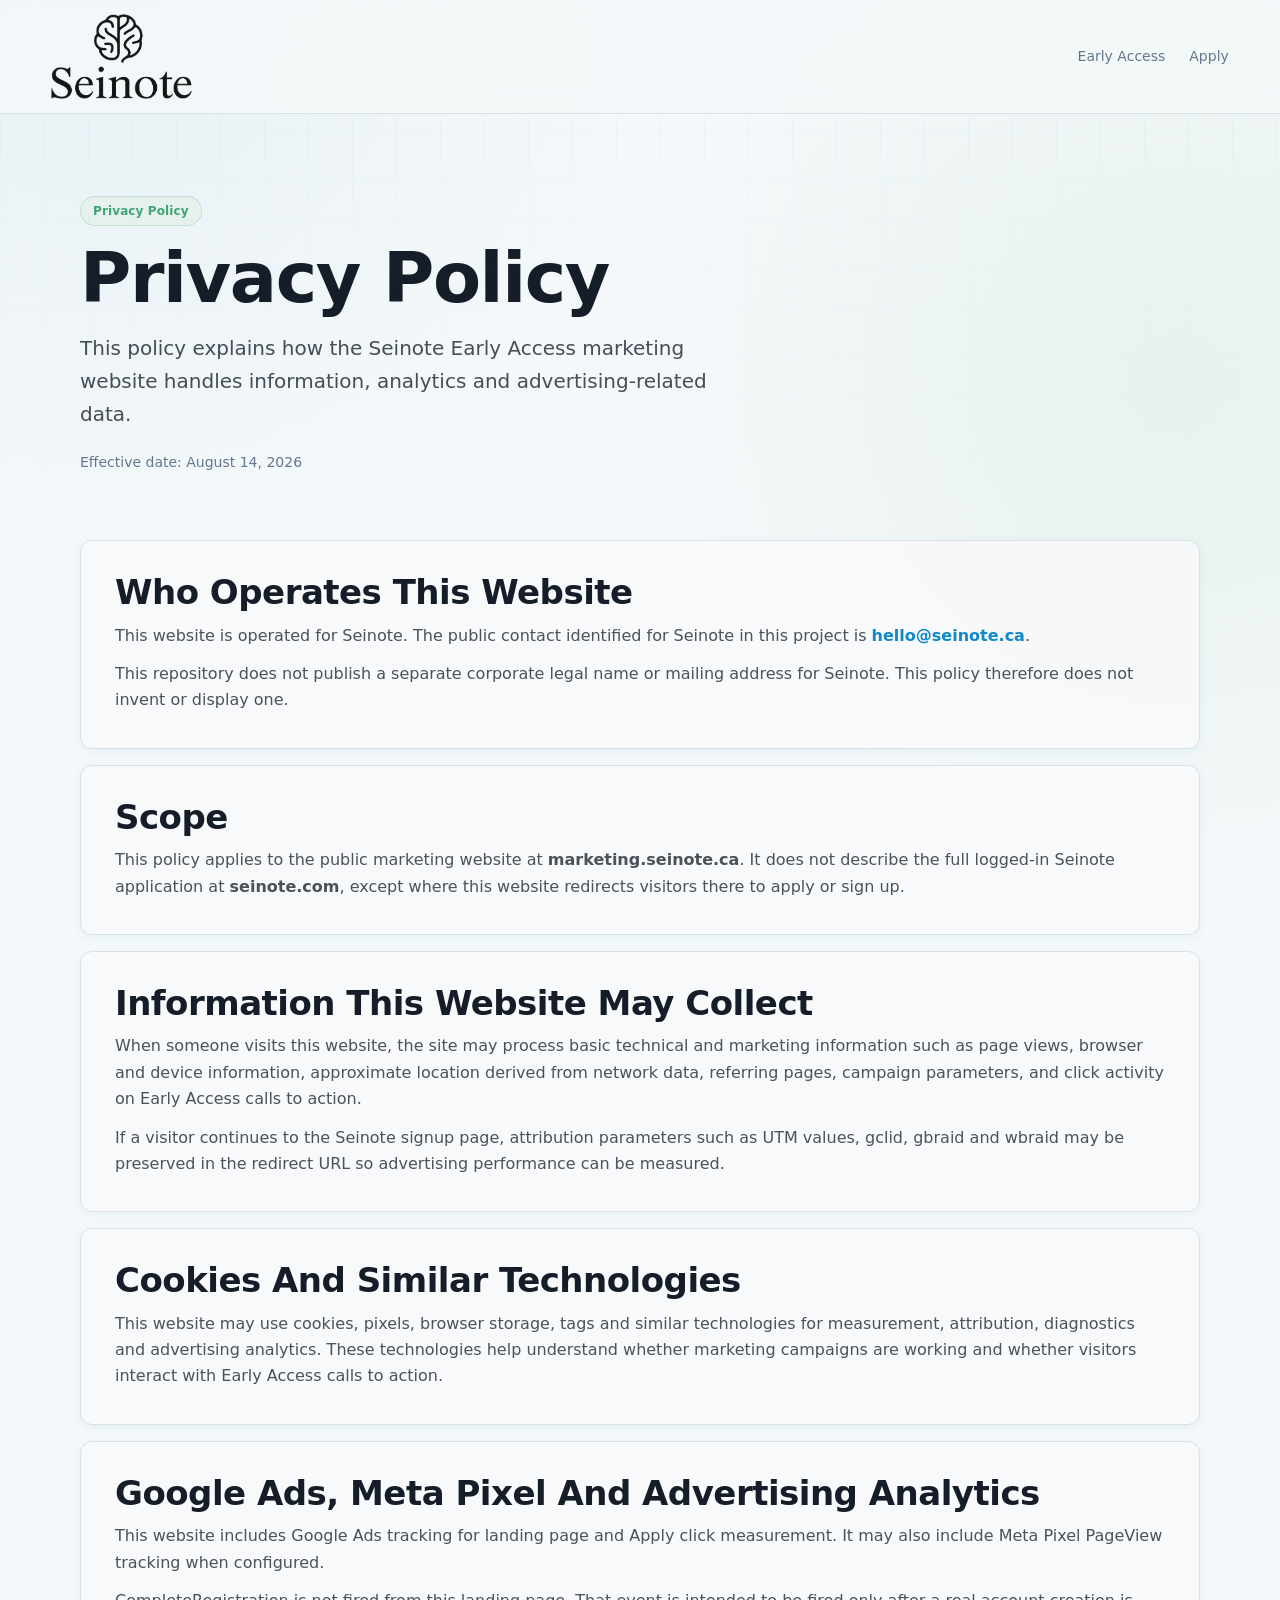
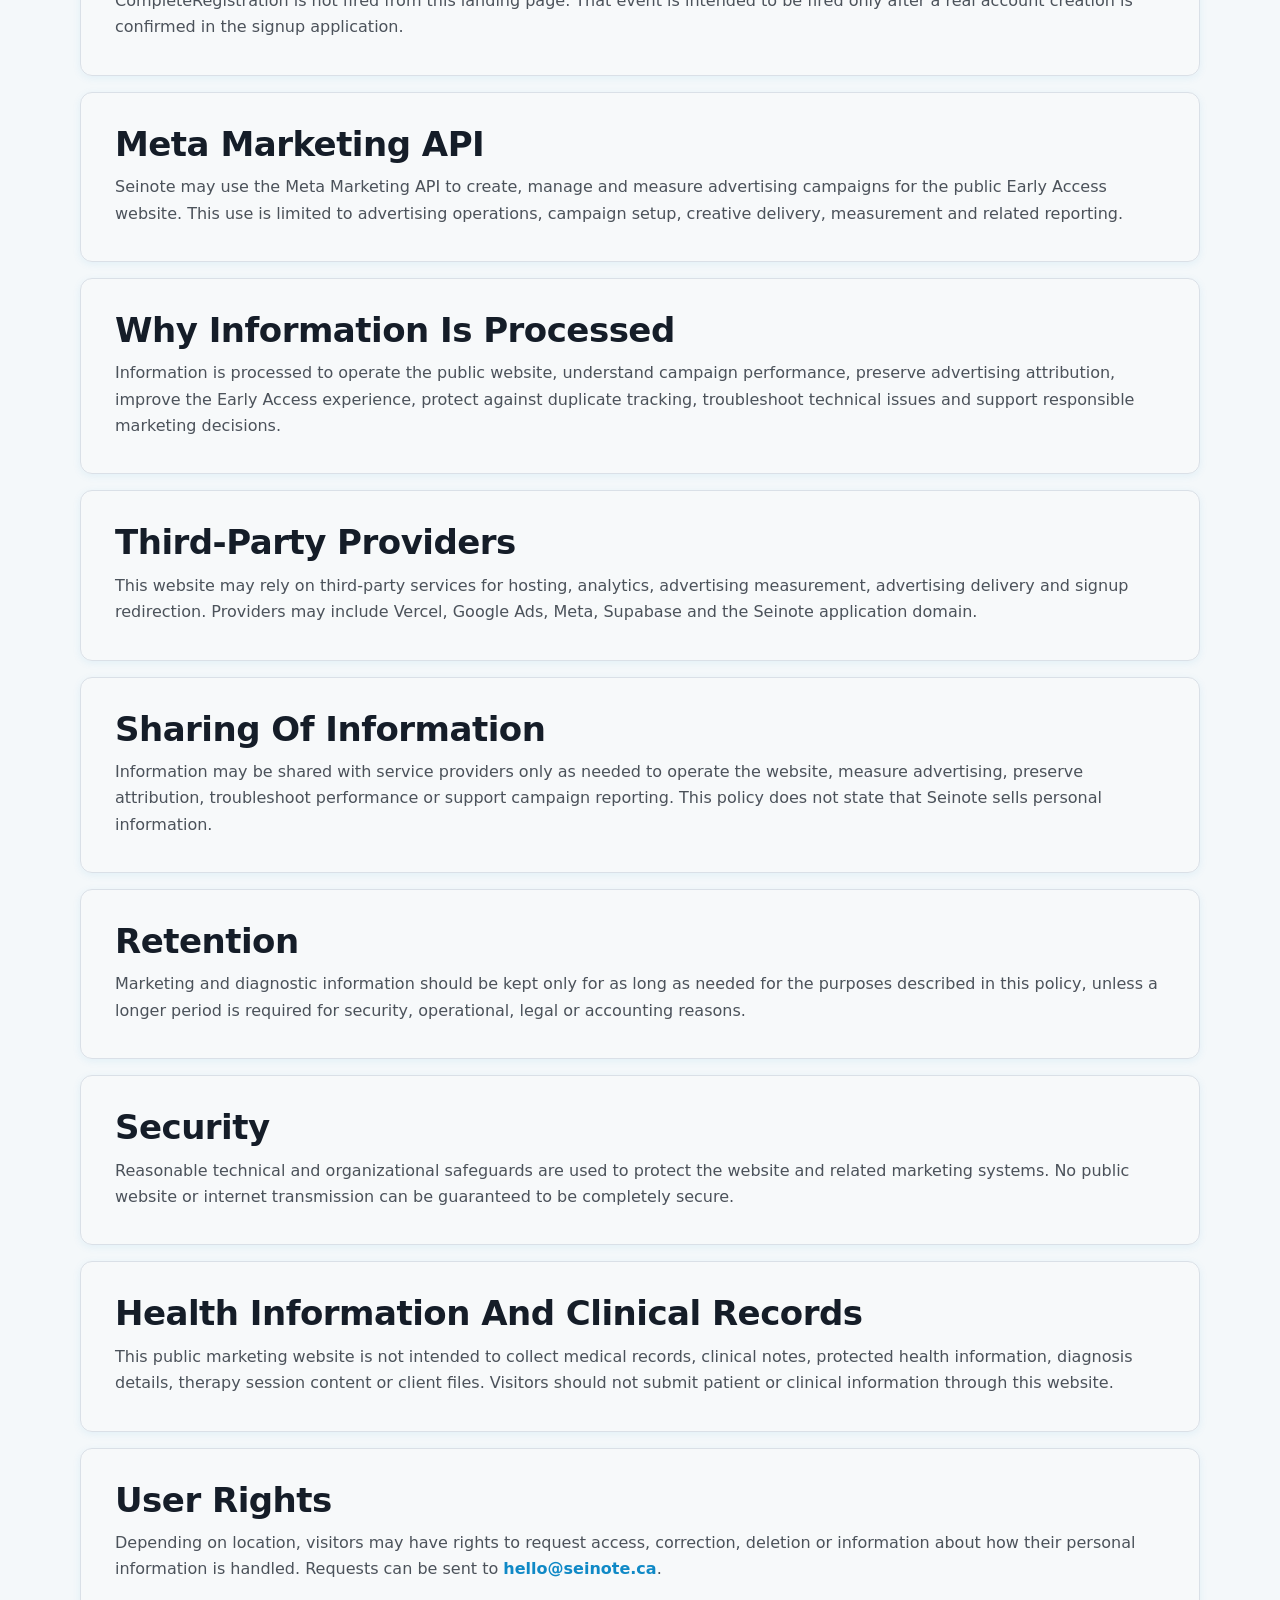
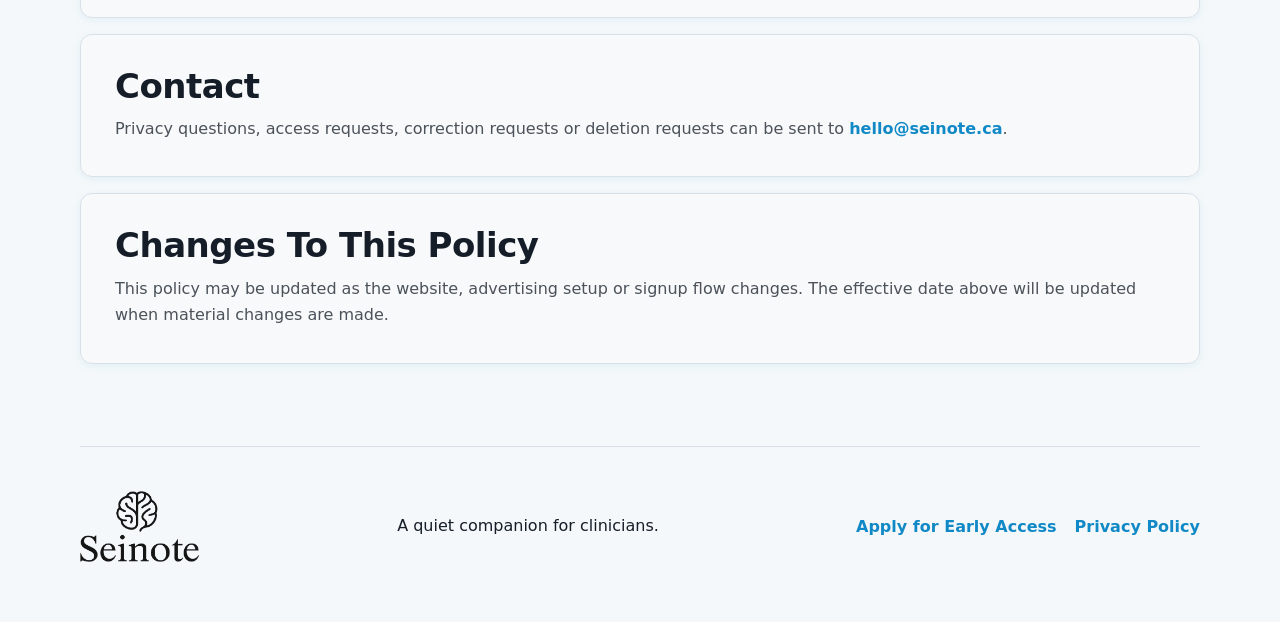
==== privacy.html @ 7f2859b7 "Add Seinote privacy policy" ====
<!doctype html>
<html lang="en-CA">
  <head>
    <meta charset="utf-8" />
    <meta name="viewport" content="width=device-width, initial-scale=1" />
    <title>Privacy Policy | Seinote</title>
    <meta name="description" content="Privacy Policy for the Seinote Early Access marketing website." />
    <meta property="og:title" content="Seinote Privacy Policy" />
    <meta property="og:description" content="How the Seinote Early Access marketing website handles privacy, analytics and advertising data." />
    <meta property="og:site_name" content="Seinote" />
    <meta property="og:locale" content="en_CA" />
    <link rel="icon" href="/assets/seinote/favicon.png" />
    <link rel="stylesheet" href="/seinote-early-access.css" />
  </head>
  <body>
    <header class="site-header">
      <a class="logo-link" href="/" aria-label="Seinote Early Access home">
        <img src="/assets/seinote/seinote-logo.png" alt="Seinote" />
      </a>
      <nav aria-label="Privacy navigation">
        <a href="/">Early Access</a>
        <a href="https://seinote.com/login">Apply</a>
      </nav>
    </header>

    <main id="top">
      <section class="section privacy-hero">
        <span class="eyebrow">Privacy Policy</span>
        <h1>Privacy Policy</h1>
        <p class="lead">This policy explains how the Seinote Early Access marketing website handles information, analytics and advertising-related data.</p>
        <p class="micro">Effective date: August 14, 2026</p>
      </section>

      <section class="section privacy-content">
        <article>
          <h2>Who Operates This Website</h2>
          <p>This website is operated for Seinote. The public contact identified for Seinote in this project is <a href="mailto:hello@seinote.ca">hello@seinote.ca</a>.</p>
          <p>This repository does not publish a separate corporate legal name or mailing address for Seinote. This policy therefore does not invent or display one.</p>
        </article>

        <article>
          <h2>Scope</h2>
          <p>This policy applies to the public marketing website at <strong>marketing.seinote.ca</strong>. It does not describe the full logged-in Seinote application at <strong>seinote.com</strong>, except where this website redirects visitors there to apply or sign up.</p>
        </article>

        <article>
          <h2>Information This Website May Collect</h2>
          <p>When someone visits this website, the site may process basic technical and marketing information such as page views, browser and device information, approximate location derived from network data, referring pages, campaign parameters, and click activity on Early Access calls to action.</p>
          <p>If a visitor continues to the Seinote signup page, attribution parameters such as UTM values, gclid, gbraid and wbraid may be preserved in the redirect URL so advertising performance can be measured.</p>
        </article>

        <article>
          <h2>Cookies And Similar Technologies</h2>
          <p>This website may use cookies, pixels, browser storage, tags and similar technologies for measurement, attribution, diagnostics and advertising analytics. These technologies help understand whether marketing campaigns are working and whether visitors interact with Early Access calls to action.</p>
        </article>

        <article>
          <h2>Google Ads, Meta Pixel And Advertising Analytics</h2>
          <p>This website includes Google Ads tracking for landing page and Apply click measurement. It may also include Meta Pixel PageView tracking when configured.</p>
          <p>CompleteRegistration is not fired from this landing page. That event is intended to be fired only after a real account creation is confirmed in the signup application.</p>
        </article>

        <article>
          <h2>Meta Marketing API</h2>
          <p>Seinote may use the Meta Marketing API to create, manage and measure advertising campaigns for the public Early Access website. This use is limited to advertising operations, campaign setup, creative delivery, measurement and related reporting.</p>
        </article>

        <article>
          <h2>Why Information Is Processed</h2>
          <p>Information is processed to operate the public website, understand campaign performance, preserve advertising attribution, improve the Early Access experience, protect against duplicate tracking, troubleshoot technical issues and support responsible marketing decisions.</p>
        </article>

        <article>
          <h2>Third-Party Providers</h2>
          <p>This website may rely on third-party services for hosting, analytics, advertising measurement, advertising delivery and signup redirection. Providers may include Vercel, Google Ads, Meta, Supabase and the Seinote application domain.</p>
        </article>

        <article>
          <h2>Sharing Of Information</h2>
          <p>Information may be shared with service providers only as needed to operate the website, measure advertising, preserve attribution, troubleshoot performance or support campaign reporting. This policy does not state that Seinote sells personal information.</p>
        </article>

        <article>
          <h2>Retention</h2>
          <p>Marketing and diagnostic information should be kept only for as long as needed for the purposes described in this policy, unless a longer period is required for security, operational, legal or accounting reasons.</p>
        </article>

        <article>
          <h2>Security</h2>
          <p>Reasonable technical and organizational safeguards are used to protect the website and related marketing systems. No public website or internet transmission can be guaranteed to be completely secure.</p>
        </article>

        <article>
          <h2>Health Information And Clinical Records</h2>
          <p>This public marketing website is not intended to collect medical records, clinical notes, protected health information, diagnosis details, therapy session content or client files. Visitors should not submit patient or clinical information through this website.</p>
        </article>

        <article>
          <h2>User Rights</h2>
          <p>Depending on location, visitors may have rights to request access, correction, deletion or information about how their personal information is handled. Requests can be sent to <a href="mailto:hello@seinote.ca">hello@seinote.ca</a>.</p>
        </article>

        <article>
          <h2>Contact</h2>
          <p>Privacy questions, access requests, correction requests or deletion requests can be sent to <a href="mailto:hello@seinote.ca">hello@seinote.ca</a>.</p>
        </article>

        <article>
          <h2>Changes To This Policy</h2>
          <p>This policy may be updated as the website, advertising setup or signup flow changes. The effective date above will be updated when material changes are made.</p>
        </article>
      </section>
    </main>

    <footer class="footer">
      <img src="/assets/seinote/seinote-logo.png" alt="Seinote" />
      <p>A quiet companion for clinicians.</p>
      <div class="footer-links">
        <a href="https://seinote.com/login">Apply for Early Access</a>
        <a href="/privacy">Privacy Policy</a>
      </div>
    </footer>
  </body>
</html>
---- seinote-early-access.css ----
:root {
  --background: 205 40% 97%;
  --foreground: 215 30% 12%;
  --card: 200 30% 98%;
  --surface-elevated: 200 25% 96%;
  --primary: 200 85% 42%;
  --primary-soft: 200 40% 92%;
  --secondary: 150 45% 45%;
  --secondary-soft: 150 30% 92%;
  --muted: 210 18% 93%;
  --muted-foreground: 215 18% 48%;
  --accent: 25 35% 91%;
  --warning: 35 85% 55%;
  --border: 210 20% 88%;
  --ring: 200 85% 45%;
  --radius: 12px;
  --radius-lg: 16px;
  --radius-xl: 24px;
  --gradient-primary: linear-gradient(135deg, hsl(var(--primary)), hsl(var(--secondary)));
  --gradient-soft: linear-gradient(180deg, hsl(var(--primary-soft)), hsl(var(--secondary-soft)));
  --shadow-soft: 0 2px 8px hsl(var(--primary) / .08);
  --shadow-medium: 0 4px 20px hsl(var(--primary) / .12);
  --shadow-strong: 0 8px 30px hsl(var(--primary) / .15);
  --shadow-control: 0 2px 8px hsl(215 25% 15% / .1), 0 1px 2px hsl(215 25% 15% / .06);
  --shadow-control-hover: 0 4px 12px hsl(215 25% 15% / .15), 0 2px 4px hsl(215 25% 15% / .1);
}

* { box-sizing: border-box; }
html { scroll-behavior: smooth; }
body {
  margin: 0;
  color: hsl(var(--foreground));
  background:
    radial-gradient(circle at 8% 0%, hsl(var(--primary-soft) / .7), transparent 34rem),
    radial-gradient(circle at 92% 10%, hsl(var(--secondary-soft) / .85), transparent 32rem),
    hsl(var(--background));
  font-family: ui-sans-serif, system-ui, -apple-system, BlinkMacSystemFont, "Segoe UI", sans-serif;
  -webkit-font-smoothing: antialiased;
  -moz-osx-font-smoothing: grayscale;
}
body::before {
  content: "";
  position: fixed;
  inset: 0;
  pointer-events: none;
  background:
    linear-gradient(90deg, hsl(var(--primary) / .045) 1px, transparent 1px),
    linear-gradient(hsl(var(--primary) / .045) 1px, transparent 1px);
  background-size: 44px 44px;
  mask-image: linear-gradient(to bottom, black, transparent 55%);
}
body.intro-active {
  overflow: hidden;
}
.intro-screen {
  position: fixed;
  inset: 0;
  z-index: 100;
  display: grid;
  place-items: center;
  background:
    radial-gradient(circle at 50% 42%, hsl(var(--primary-soft)), transparent 24rem),
    linear-gradient(180deg, hsl(var(--background)), hsl(var(--surface-elevated)));
  transition: opacity .55s ease, visibility .55s ease;
}
.intro-screen.is-hidden {
  opacity: 0;
  visibility: hidden;
  pointer-events: none;
}
.intro-glow {
  position: absolute;
  width: min(54vw, 540px);
  aspect-ratio: 1;
  border-radius: 999px;
  background: var(--gradient-primary);
  filter: blur(70px);
  opacity: .15;
  animation: introPulse 1.45s ease-in-out both;
}
.intro-card {
  position: relative;
  z-index: 1;
  display: grid;
  gap: 18px;
  justify-items: center;
  padding: 28px 34px;
  border: 1px solid hsl(var(--border));
  border-radius: var(--radius-xl);
  background: hsl(var(--card) / .82);
  box-shadow: var(--shadow-strong);
  backdrop-filter: blur(18px);
  animation: introRise 1.15s cubic-bezier(.2, .8, .2, 1) both;
}
.intro-card img {
  width: min(54vw, 210px);
}
.intro-card span {
  color: hsl(var(--muted-foreground));
  font-size: 13px;
  font-weight: 700;
  letter-spacing: .08em;
  text-transform: uppercase;
}
.intro-line {
  position: absolute;
  bottom: clamp(48px, 8vh, 86px);
  width: min(260px, 54vw);
  height: 3px;
  overflow: hidden;
  border-radius: 999px;
  background: hsl(var(--border));
}
.intro-line::after {
  content: "";
  display: block;
  width: 100%;
  height: 100%;
  border-radius: inherit;
  background: var(--gradient-primary);
  transform-origin: left;
  animation: introLine 1.25s ease both;
}
.site-header,
.hero-copy > *,
.product-frame {
  animation: pageReveal .8s cubic-bezier(.2, .8, .2, 1) both;
}
.site-header { animation-delay: .52s; }
.hero-copy .eyebrow { animation-delay: .68s; }
.hero-copy h1 { animation-delay: .76s; }
.hero-copy .lead { animation-delay: .84s; }
.hero-actions { animation-delay: .92s; }
.hero-copy .micro { animation-delay: 1s; }
.product-frame { animation-delay: .88s; }
a { color: inherit; text-decoration: none; }
p { line-height: 1.65; }
.site-header {
  position: sticky;
  top: 0;
  z-index: 10;
  min-height: 76px;
  padding: 14px clamp(18px, 4vw, 56px);
  display: flex;
  align-items: center;
  justify-content: space-between;
  gap: 22px;
  background: hsl(var(--background) / .86);
  backdrop-filter: blur(18px);
  border-bottom: 1px solid hsl(var(--border));
}
.logo-link img { width: 142px; height: auto; display: block; }
nav { display: flex; gap: 24px; color: hsl(var(--muted-foreground)); font-size: 14px; font-weight: 500; }
nav a:hover { color: hsl(var(--foreground)); }
.header-actions {
  display: flex;
  align-items: center;
  gap: 10px;
}
.language-toggle {
  min-width: 44px;
  min-height: 40px;
  border: 1px solid hsl(var(--border));
  border-radius: 999px;
  background: hsl(var(--card) / .82);
  color: hsl(var(--foreground));
  box-shadow: var(--shadow-control);
  font-weight: 800;
  transition: transform .18s ease, box-shadow .18s ease, background .18s ease;
}
.language-toggle:hover {
  transform: translateY(-2px);
  box-shadow: var(--shadow-control-hover);
  background: white;
}
.section {
  width: min(1120px, calc(100% - 36px));
  margin: 0 auto;
  padding: 82px 0;
}
.hero {
  min-height: calc(100vh - 76px);
  display: grid;
  grid-template-columns: minmax(360px, .86fr) minmax(520px, 1.16fr);
  gap: clamp(30px, 4vw, 58px);
  align-items: center;
}
.eyebrow {
  display: inline-flex;
  width: fit-content;
  border: 1px solid hsl(var(--secondary) / .24);
  color: hsl(var(--secondary));
  background: hsl(var(--secondary-soft) / .74);
  border-radius: 999px;
  padding: 7px 12px;
  font-size: 12px;
  font-weight: 700;
  letter-spacing: .01em;
}
h1, h2 {
  margin: 18px 0 16px;
  color: hsl(var(--foreground));
  font-family: inherit;
  letter-spacing: 0;
  font-weight: 800;
}
h1 { font-size: clamp(44px, 7vw, 76px); line-height: .98; max-width: 780px; letter-spacing: -.02em; }
h2 { font-size: clamp(34px, 4vw, 54px); line-height: 1.04; letter-spacing: -.015em; }
h3 { color: hsl(var(--foreground)); font-size: 20px; margin: 0 0 10px; font-weight: 750; }
.lead { font-size: 20px; max-width: 680px; color: hsl(var(--foreground) / .78); }
.micro { color: hsl(var(--muted-foreground)); font-size: 14px; max-width: 620px; }
.button {
  border: 1px solid transparent;
  border-radius: 999px;
  min-height: 48px;
  padding: 13px 20px;
  display: inline-flex;
  align-items: center;
  justify-content: center;
  font-weight: 800;
  box-shadow: var(--shadow-control);
  transition: transform .18s ease, box-shadow .18s ease, background .18s ease;
}
.button:hover { transform: translateY(-2px); box-shadow: var(--shadow-control-hover); }
.button.primary {
  background: linear-gradient(135deg, hsl(200 52% 45%), hsl(150 32% 45%));
  color: hsl(210 100% 99%);
  box-shadow: 0 10px 24px hsl(var(--primary) / .13);
}
.button.primary:hover {
  background: linear-gradient(135deg, hsl(200 48% 40%), hsl(150 30% 40%));
}
.button.secondary { background: hsl(var(--card) / .72); color: hsl(var(--foreground)); border-color: hsl(var(--border)); }
.button.small { min-height: 40px; padding: 9px 16px; }
.cta-button {
  display: inline-flex;
  align-items: center;
  line-height: 1.2;
  text-align: center;
}
.cta-button span {
  font-size: 15px;
  font-weight: 800;
}
.cta-button.small span {
  font-size: 13px;
}
.hero-actions { display: flex; gap: 12px; flex-wrap: wrap; margin: 28px 0 14px; }
.product-frame {
  border: 1px solid hsl(var(--border));
  background: linear-gradient(180deg, hsl(var(--card)), hsl(var(--surface-elevated)));
  border-radius: var(--radius-lg);
  box-shadow: var(--shadow-strong);
  overflow: hidden;
}
.hero-image-frame {
  background: hsl(var(--card) / .72);
  padding: 8px;
  transform: translateX(10px) scale(1.06);
  transform-origin: center;
}
.hero-image-frame img {
  width: 100%;
  height: auto;
  border-radius: calc(var(--radius-lg) - 6px);
  box-shadow: var(--shadow-medium);
}
.browser-bar { height: 42px; display: flex; align-items: center; gap: 7px; padding: 0 16px; border-bottom: 1px solid hsl(var(--border)); }
.browser-bar span { width: 10px; height: 10px; border-radius: 50%; background: hsl(var(--muted-foreground) / .28); }
.product-panel { padding: clamp(24px, 4vw, 42px); display: grid; gap: 22px; }
.product-panel small { color: hsl(var(--primary)); text-transform: uppercase; font-weight: 800; letter-spacing: .08em; }
.product-panel strong { display: block; color: hsl(var(--foreground)); font-size: clamp(26px, 3vw, 38px); margin: 10px 0; font-weight: 800; letter-spacing: -.015em; }
.note-card { border: 1px solid hsl(var(--border)); border-radius: var(--radius); padding: 22px; background: white; display: grid; gap: 10px; box-shadow: var(--shadow-soft); }
.note-card b { font-size: 24px; }
.note-card i { display: block; height: 11px; border-radius: 99px; background: hsl(var(--primary) / .16); }
.note-card i:nth-child(5) { width: 62%; }
.flow-row { display: grid; grid-template-columns: repeat(3, 1fr); gap: 10px; }
.flow-row span { background: hsl(var(--primary-soft) / .72); border: 1px solid hsl(var(--primary) / .16); border-radius: var(--radius); padding: 14px; font-weight: 800; text-align: center; color: hsl(var(--foreground)); }
.split, .early, .partner { display: grid; grid-template-columns: .9fr 1.1fr; gap: clamp(28px, 5vw, 70px); align-items: start; }
.stack { color: hsl(var(--foreground) / .78); font-size: 18px; }
.notes-flow {
  width: min(1320px, calc(100% - 24px));
  padding-top: 18px;
  padding-bottom: 72px;
}
.notes-flow img {
  width: 100%;
  height: auto;
  border-radius: var(--radius-xl);
  box-shadow: var(--shadow-strong);
}
.feature-overview-image {
  margin: 34px 0 0;
}
.feature-overview-image img {
  display: block;
  width: 100%;
  height: auto;
  border-radius: var(--radius-xl);
  box-shadow: var(--shadow-strong);
}
.cards, .feature-grid, .benefits { display: grid; gap: 16px; margin-top: 28px; }
.cards.three { grid-template-columns: repeat(3, 1fr); }
.cards.two, .benefits { grid-template-columns: repeat(2, 1fr); }
article, details, form {
  border: 1px solid hsl(var(--border));
  border-radius: var(--radius);
  background: hsl(var(--card) / .86);
  box-shadow: var(--shadow-soft);
}
article { padding: 24px; }
article > b { display: grid; place-items: center; width: 36px; height: 36px; border-radius: 50%; background: var(--gradient-primary); color: white; margin-bottom: 18px; }
.feature-grid { grid-template-columns: repeat(3, 1fr); }
.listening {
  text-align: center;
  border: 1px solid hsl(var(--border));
  border-radius: var(--radius-lg);
  padding-inline: clamp(24px, 6vw, 92px);
  background: linear-gradient(135deg, hsl(var(--foreground)), hsl(205 38% 22%));
  color: hsl(var(--background) / .88);
  box-shadow: var(--shadow-medium);
}
.listening h2 { color: white; }
.quiet-line { color: hsl(var(--secondary-soft)); font-weight: 700; }
.early { align-items: center; }
.benefits { margin-top: 0; }
.partner {
  border-top: 1px solid hsl(var(--border));
  border-bottom: 1px solid hsl(var(--border));
}
.faq-list { display: grid; gap: 10px; margin-top: 24px; }
details { padding: 18px 20px; }
summary { cursor: pointer; color: hsl(var(--foreground)); font-weight: 800; }
.apply { display: grid; grid-template-columns: .75fr 1.25fr; gap: 32px; align-items: start; }
.apply-action {
  display: grid;
  justify-items: start;
  gap: 10px;
}
form { padding: 24px; display: grid; gap: 16px; }
.form-grid { display: grid; grid-template-columns: repeat(2, 1fr); gap: 16px; }
label { display: grid; gap: 7px; color: hsl(var(--foreground) / .78); font-size: 14px; font-weight: 700; }
input, select, textarea {
  width: 100%;
  border: 1px solid hsl(var(--border));
  border-radius: var(--radius);
  padding: 13px 14px;
  color: hsl(var(--foreground));
  background: white;
  font: inherit;
}
textarea { min-height: 96px; resize: vertical; }
input:focus, select:focus, textarea:focus { outline: 3px solid hsl(var(--ring) / .22); border-color: hsl(var(--primary)); }
.consent { grid-template-columns: 22px 1fr; align-items: start; }
.consent input { width: 18px; height: 18px; margin-top: 3px; }
.form-actions { display: flex; align-items: center; gap: 14px; flex-wrap: wrap; }
#form-status { margin: 0; color: hsl(var(--warning)); font-weight: 800; }
.thank-you {
  background: white;
  border: 1px solid hsl(var(--border));
  border-radius: var(--radius);
  padding-inline: clamp(24px, 5vw, 72px);
}
.footer {
  width: min(1120px, calc(100% - 36px));
  margin: 0 auto;
  padding: 44px 0 60px;
  display: flex;
  align-items: center;
  justify-content: space-between;
  gap: 18px;
  border-top: 1px solid hsl(var(--border));
}
.footer img { width: 120px; }
.footer a { font-weight: 800; color: hsl(var(--primary)); }
.footer-links {
  display: flex;
  align-items: center;
  gap: 18px;
  flex-wrap: wrap;
}
.privacy-hero {
  min-height: auto;
  padding-bottom: 34px;
}
.privacy-hero h1 {
  font-size: clamp(44px, 6vw, 70px);
}
.privacy-content {
  display: grid;
  gap: 16px;
  padding-top: 18px;
}
.privacy-content article {
  padding: clamp(22px, 3vw, 34px);
}
.privacy-content h2 {
  margin: 0 0 12px;
  font-size: clamp(24px, 3vw, 34px);
}
.privacy-content p {
  margin: 0 0 12px;
  color: hsl(var(--foreground) / .76);
}
.privacy-content p:last-child {
  margin-bottom: 0;
}
.privacy-content a {
  color: hsl(var(--primary));
  font-weight: 800;
}

@media (prefers-reduced-motion: reduce) {
  html { scroll-behavior: auto; }
  .button, .intro-screen { transition: none; }
  .button:hover, .language-toggle:hover { transform: none; }
  .intro-glow, .intro-card, .intro-line::after, .site-header, .hero-copy > *, .product-frame { animation: none; }
  body.intro-active { overflow: auto; }
}

@media (max-width: 860px) {
  .site-header { align-items: center; }
  nav { display: none; }
  .hero, .split, .early, .partner, .apply { grid-template-columns: 1fr; }
  .hero-image-frame { transform: none; }
  .notes-flow {
    width: min(100% - 18px, 1120px);
    padding-top: 0;
    padding-bottom: 52px;
    overflow-x: auto;
  }
  .notes-flow img {
    min-width: 760px;
  }
  .cards.three, .cards.two, .feature-grid, .benefits, .form-grid { grid-template-columns: 1fr; }
  .section { padding: 56px 0; }
  h1 { font-size: clamp(38px, 11vw, 54px); }
  .footer { flex-direction: column; align-items: flex-start; }
  .footer-links { align-items: flex-start; }
}

@media (max-width: 520px) {
  .site-header { padding: 12px 16px; }
  .logo-link img { width: 104px; }
  .button.small { min-height: 38px; padding: 8px 12px; font-size: 12px; }
  .header-actions { gap: 7px; }
  .language-toggle { min-width: 40px; min-height: 38px; font-size: 12px; }
  .hero-actions .button { width: 100%; }
}

@keyframes introPulse {
  0% { transform: scale(.74); opacity: 0; }
  52% { opacity: .18; }
  100% { transform: scale(1); opacity: .12; }
}

@keyframes introRise {
  0% { opacity: 0; transform: translateY(18px) scale(.96); }
  100% { opacity: 1; transform: translateY(0) scale(1); }
}

@keyframes introLine {
  0% { transform: scaleX(0); }
  100% { transform: scaleX(1); }
}

@keyframes pageReveal {
  0% { opacity: 0; transform: translateY(18px); }
  100% { opacity: 1; transform: translateY(0); }
}
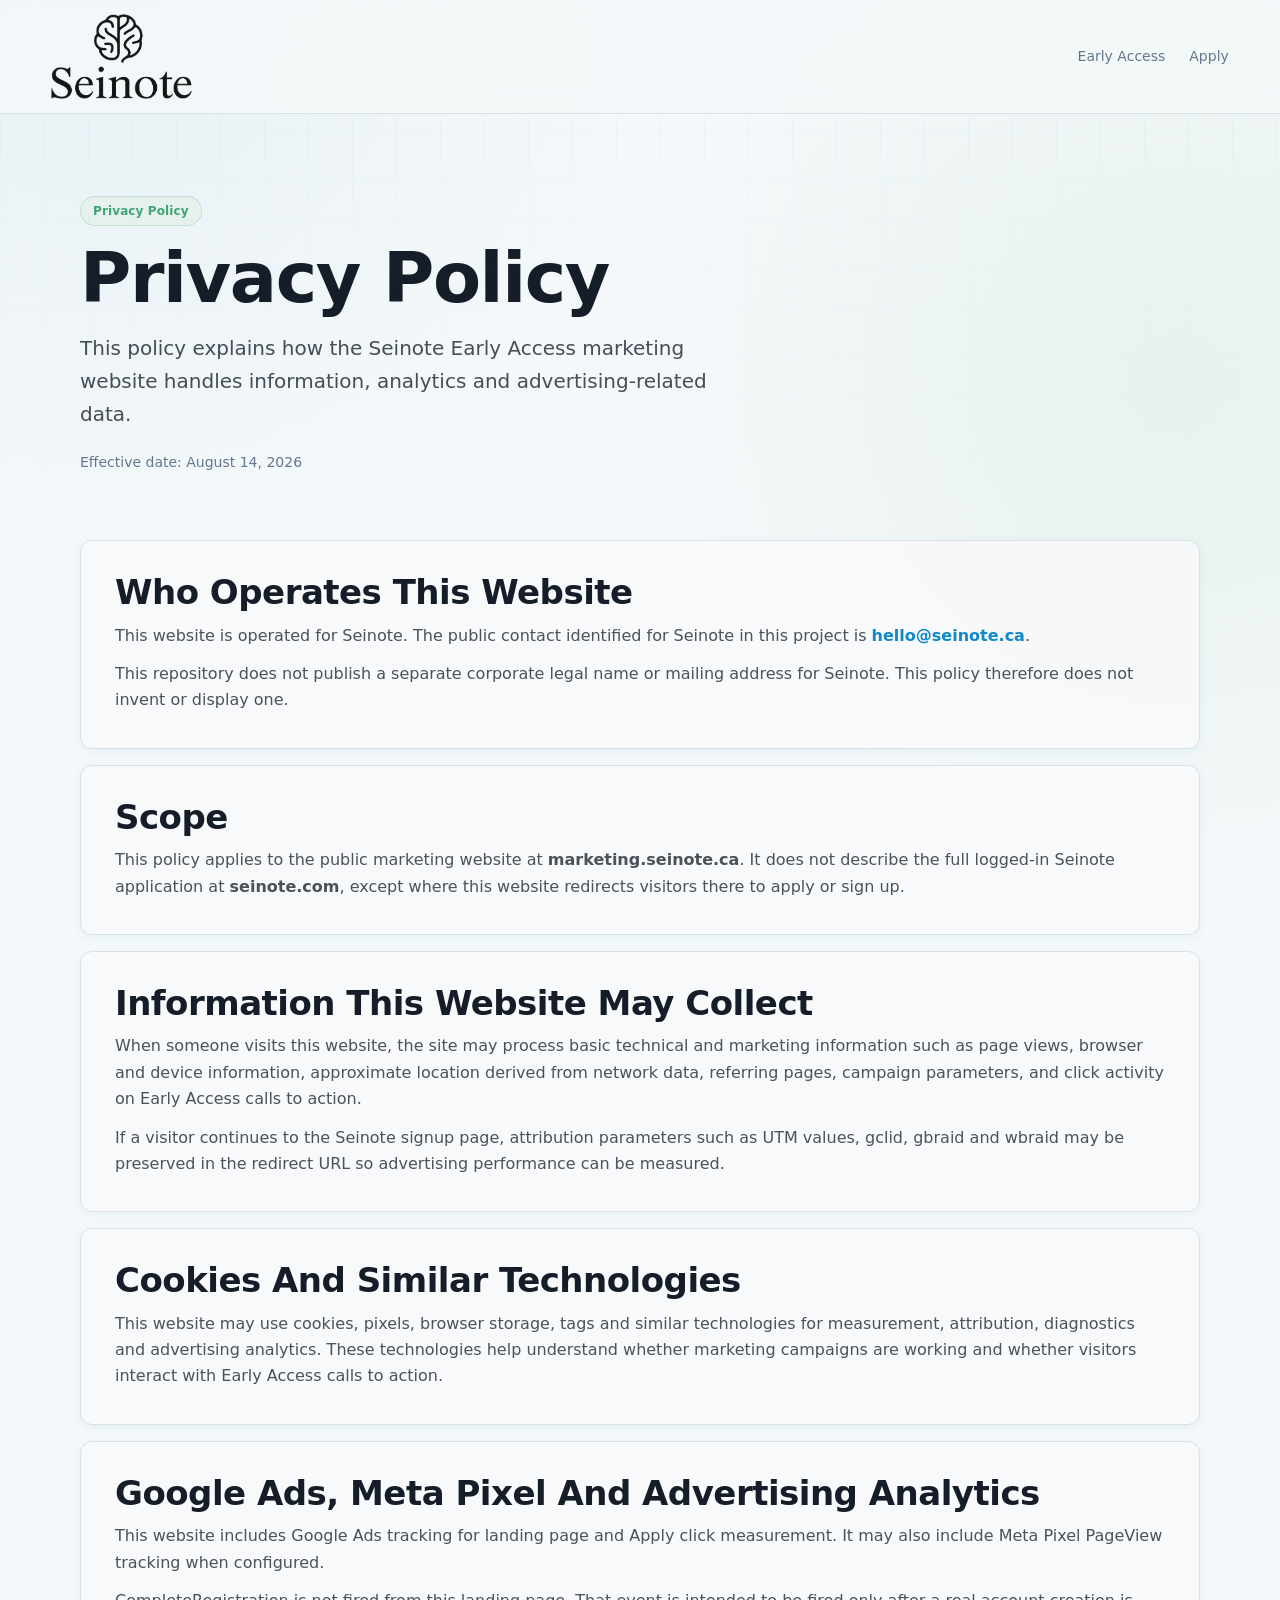
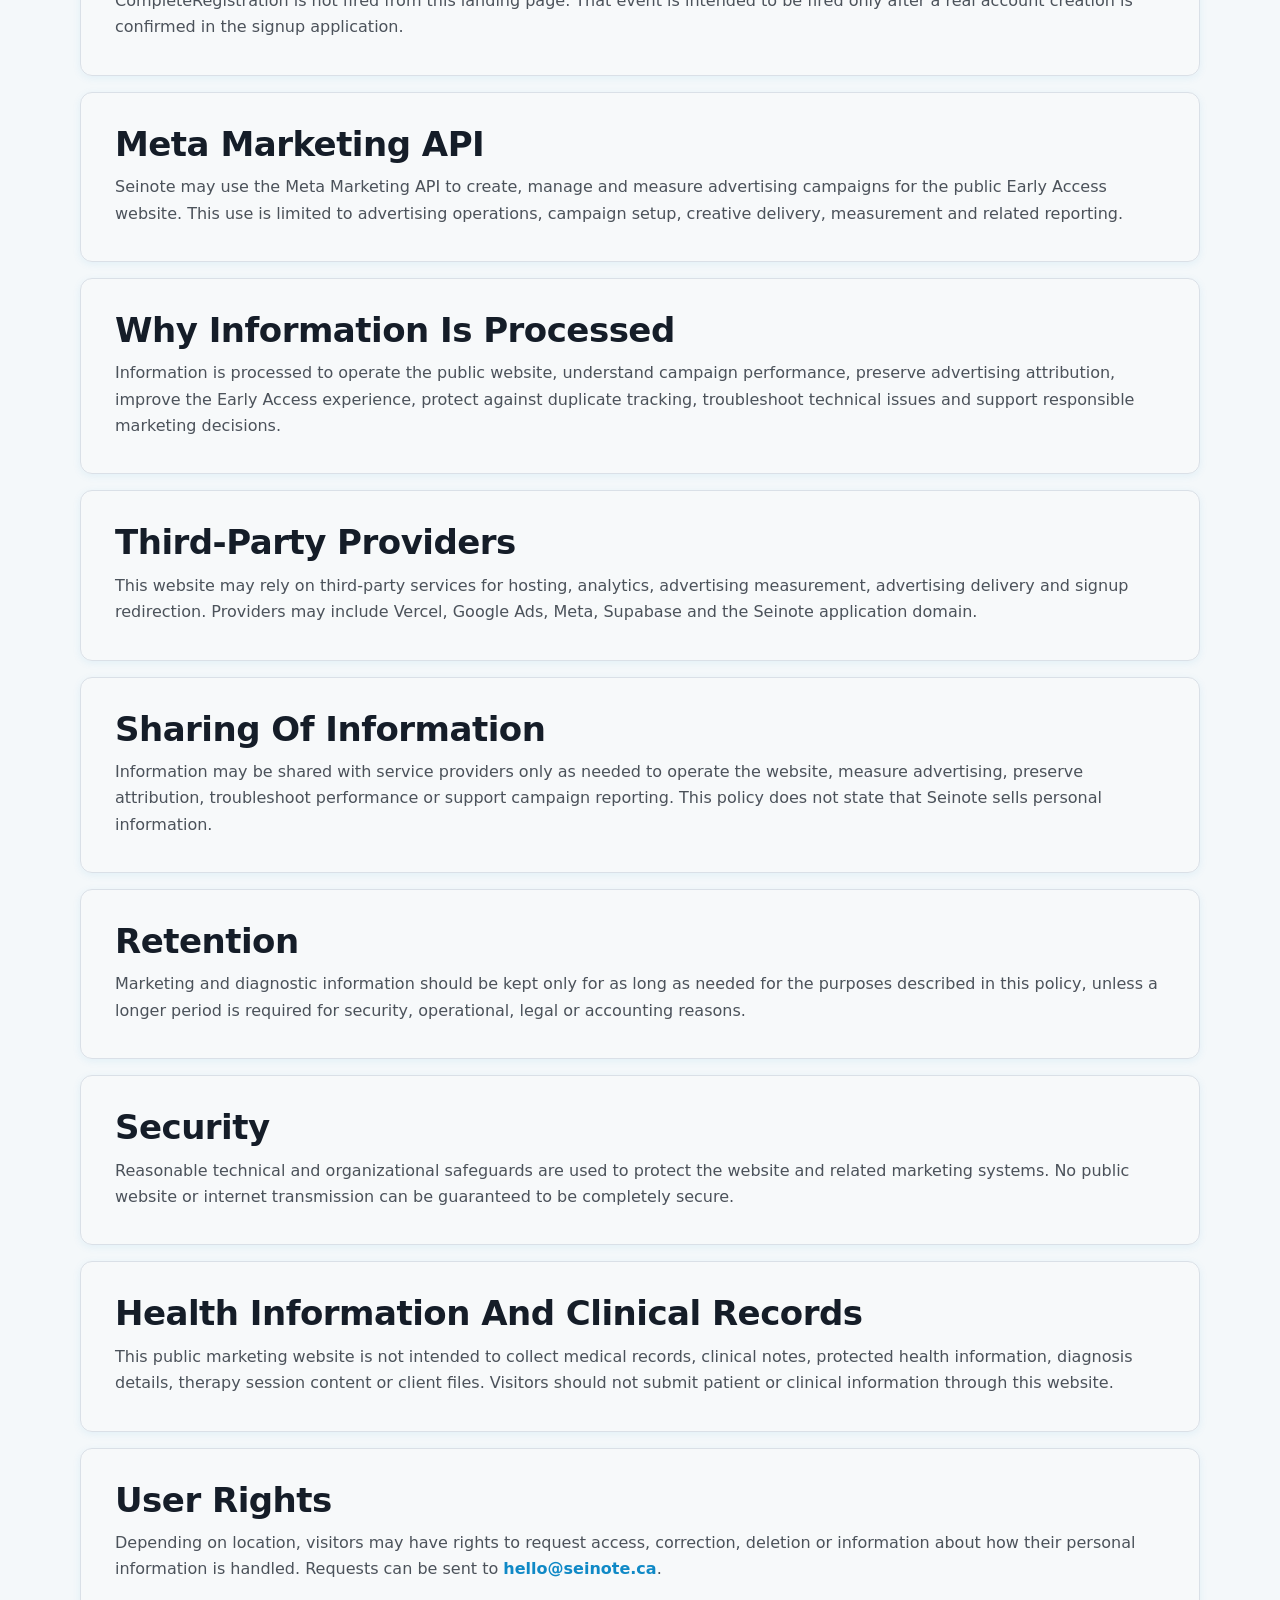
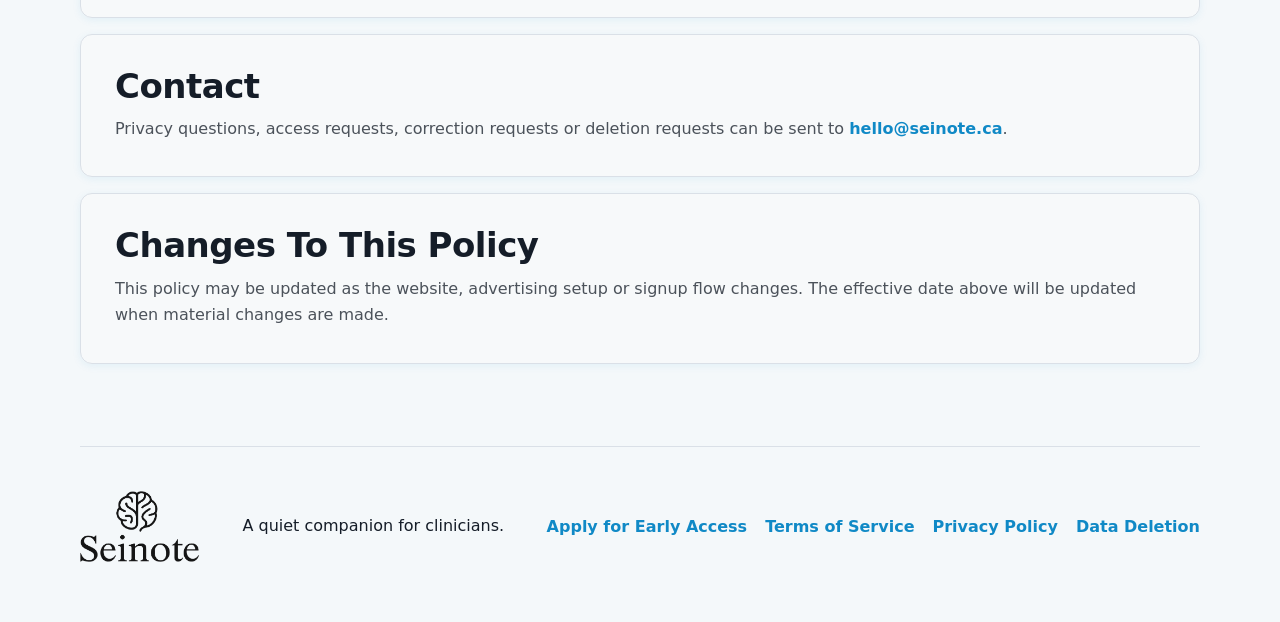
==== commit 2fbda590: "Add Seinote terms and data deletion pages" ====
--- a/privacy.html
+++ b/privacy.html
@@ -117,7 +117,9 @@
       <p>A quiet companion for clinicians.</p>
       <div class="footer-links">
         <a href="https://seinote.com/login">Apply for Early Access</a>
+        <a href="/terms">Terms of Service</a>
         <a href="/privacy">Privacy Policy</a>
+        <a href="/data-deletion">Data Deletion</a>
       </div>
     </footer>
   </body>
